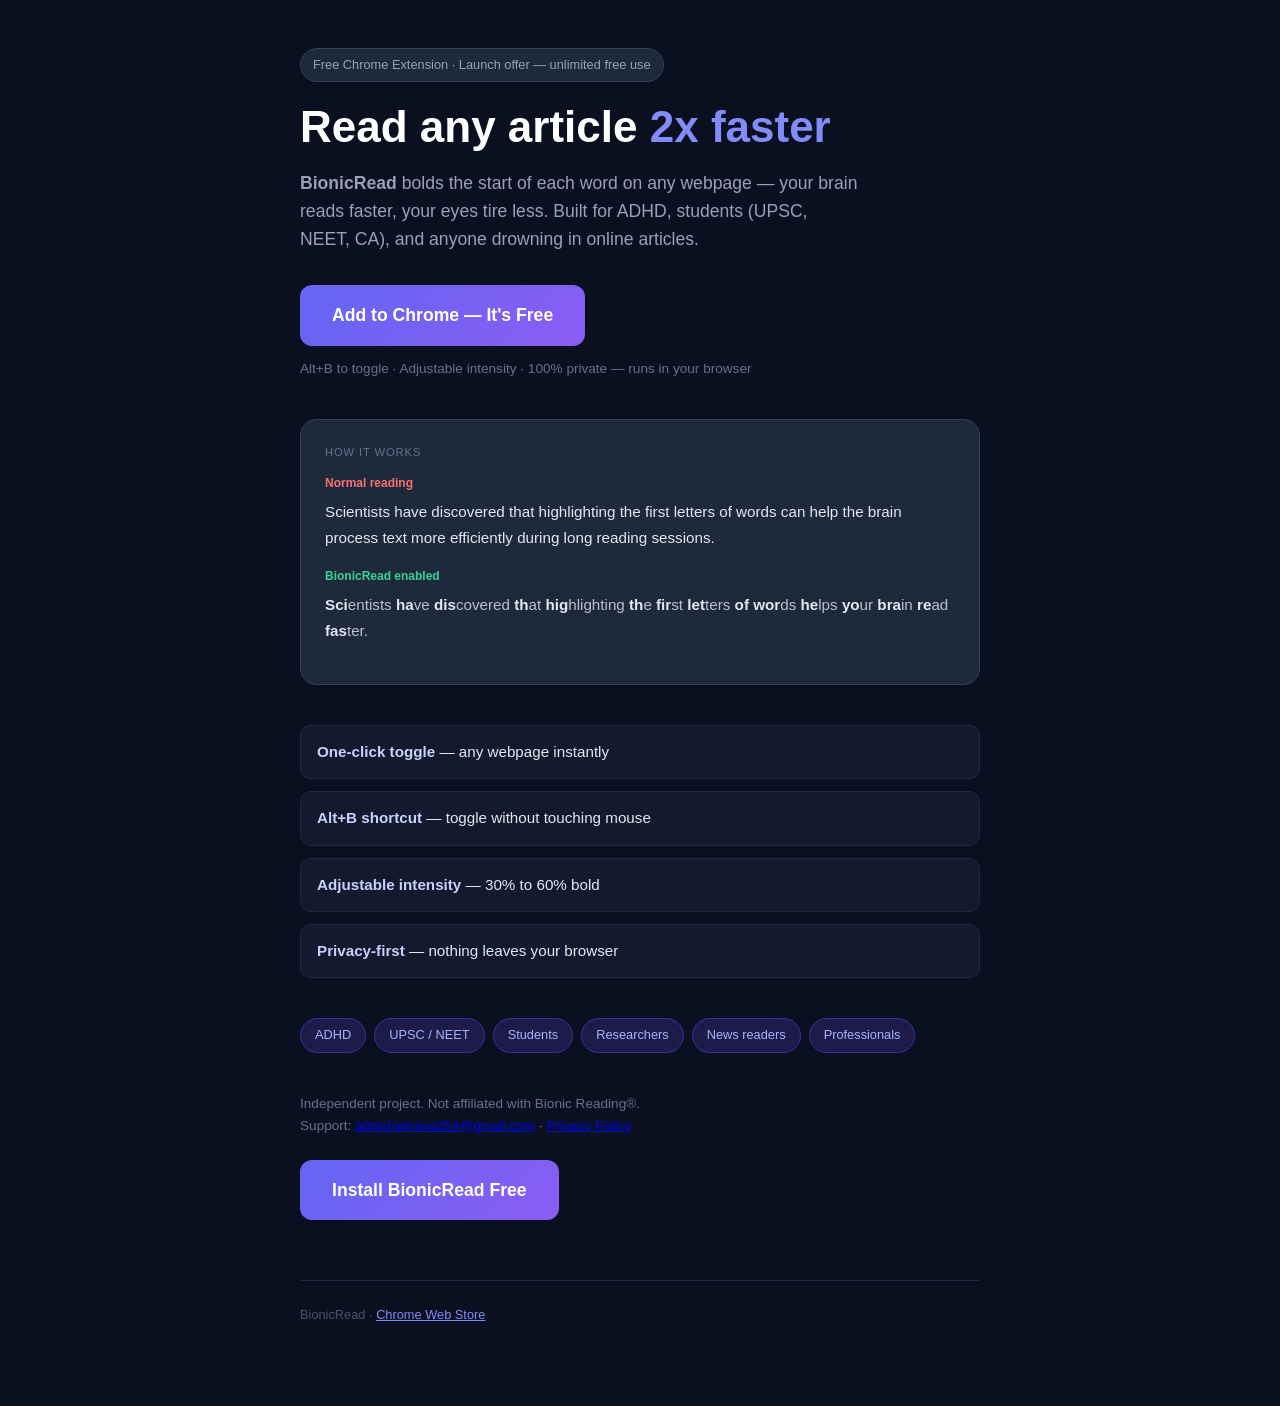
==== index.html @ 154a6d2f "Add BionicRead landing page and privacy policy Marketing site for Chrome Web Store installs and Goog" ====
<!DOCTYPE html>
<html lang="en">
  <head>
    <meta charset="UTF-8" />
    <meta name="viewport" content="width=device-width, initial-scale=1.0" />
    <title>BionicRead — Read Any Article Faster | Free Chrome Extension</title>
    <meta
      name="description"
      content="BionicRead — free Chrome extension for bionic reading. Read articles 2x faster with less eye strain. Built for ADHD, UPSC/NEET students, and online readers."
    />
    <link rel="canonical" href="https://abhishekrana254.github.io/bionicread-landing/" />
    <meta property="og:title" content="BionicRead — Read Faster on Any Page" />
    <meta property="og:description" content="One-click bionic reading for any webpage. Free Chrome extension. ADHD-friendly." />
    <meta property="og:type" content="website" />
    <style>
      * { box-sizing: border-box; margin: 0; padding: 0; }
      body {
        font-family: -apple-system, BlinkMacSystemFont, "Segoe UI", Roboto, sans-serif;
        background: #0b1020;
        color: #e2e8f0;
        line-height: 1.6;
      }
      .wrap { max-width: 720px; margin: 0 auto; padding: 48px 20px 80px; }
      .badge {
        display: inline-block;
        background: #1e293b;
        border: 1px solid #334155;
        color: #94a3b8;
        font-size: 0.8rem;
        padding: 6px 12px;
        border-radius: 999px;
        margin-bottom: 20px;
      }
      h1 {
        font-size: clamp(2rem, 5vw, 2.75rem);
        line-height: 1.15;
        color: #fff;
        margin-bottom: 16px;
      }
      h1 span { color: #818cf8; }
      .sub {
        font-size: 1.1rem;
        color: #94a3b8;
        margin-bottom: 32px;
        max-width: 560px;
      }
      .cta {
        display: inline-block;
        background: linear-gradient(135deg, #6366f1, #8b5cf6);
        color: #fff;
        text-decoration: none;
        font-weight: 700;
        font-size: 1.1rem;
        padding: 16px 32px;
        border-radius: 12px;
        margin-bottom: 12px;
        transition: transform 0.15s, opacity 0.15s;
      }
      .cta:hover { transform: translateY(-2px); opacity: 0.95; }
      .cta-note { font-size: 0.85rem; color: #64748b; margin-bottom: 40px; }
      .demo {
        background: #1e293b;
        border: 1px solid #334155;
        border-radius: 16px;
        padding: 24px;
        margin-bottom: 40px;
      }
      .demo-label {
        font-size: 0.7rem;
        text-transform: uppercase;
        letter-spacing: 0.08em;
        color: #64748b;
        margin-bottom: 12px;
      }
      .before, .after { margin-bottom: 16px; }
      .before p, .after p { font-size: 0.95rem; line-height: 1.7; }
      .before .tag { color: #f87171; font-size: 0.75rem; font-weight: 600; margin-bottom: 6px; }
      .after .tag { color: #34d399; font-size: 0.75rem; font-weight: 600; margin-bottom: 6px; }
      .after .bold { font-weight: 700; }
      .after .rest { opacity: 0.8; }
      .features {
        display: grid;
        gap: 12px;
        margin-bottom: 40px;
      }
      .feat {
        background: #131a2e;
        border: 1px solid #1e293b;
        border-radius: 10px;
        padding: 14px 16px;
        font-size: 0.95rem;
      }
      .feat strong { color: #c7d2fe; }
      .audience {
        display: flex;
        flex-wrap: wrap;
        gap: 8px;
        margin-bottom: 40px;
      }
      .pill {
        background: #1e1b4b;
        color: #a5b4fc;
        border: 1px solid #3730a3;
        padding: 6px 14px;
        border-radius: 999px;
        font-size: 0.8rem;
      }
      .trust { font-size: 0.85rem; color: #64748b; margin-bottom: 24px; }
      footer {
        margin-top: 48px;
        padding-top: 24px;
        border-top: 1px solid #1e293b;
        font-size: 0.8rem;
        color: #475569;
      }
      footer a { color: #818cf8; }
    </style>
  </head>
  <body>
    <div class="wrap">
      <div class="badge">Free Chrome Extension · Launch offer — unlimited free use</div>
      <h1>Read any article <span>2x faster</span></h1>
      <p class="sub">
        <strong>BionicRead</strong> bolds the start of each word on any webpage — your brain reads faster, your eyes tire less.
        Built for ADHD, students (UPSC, NEET, CA), and anyone drowning in online articles.
      </p>

      <a
        id="installBtn"
        class="cta"
        href="https://chromewebstore.google.com/detail/bionicread-%E2%80%94-read-faster/dcbcoigmnpinomaciejlmgoicnpipkpk"
        target="_blank"
        rel="noopener"
      >
        Add to Chrome — It's Free
      </a>
      <p class="cta-note">Alt+B to toggle · Adjustable intensity · 100% private — runs in your browser</p>

      <div class="demo">
        <div class="demo-label">How it works</div>
        <div class="before">
          <div class="tag">Normal reading</div>
          <p>Scientists have discovered that highlighting the first letters of words can help the brain process text more efficiently during long reading sessions.</p>
        </div>
        <div class="after">
          <div class="tag">BionicRead enabled</div>
          <p>
            <span class="bold">Sci</span><span class="rest">entists</span>
            <span class="bold">ha</span><span class="rest">ve</span>
            <span class="bold">dis</span><span class="rest">covered</span>
            <span class="bold">th</span><span class="rest">at</span>
            <span class="bold">hig</span><span class="rest">hlighting</span>
            <span class="bold">th</span><span class="rest">e</span>
            <span class="bold">fir</span><span class="rest">st</span>
            <span class="bold">let</span><span class="rest">ters</span>
            <span class="bold">of</span>
            <span class="bold">wor</span><span class="rest">ds</span>
            <span class="bold">he</span><span class="rest">lps</span>
            <span class="bold">yo</span><span class="rest">ur</span>
            <span class="bold">bra</span><span class="rest">in</span>
            <span class="bold">re</span><span class="rest">ad</span>
            <span class="bold">fas</span><span class="rest">ter.</span>
          </p>
        </div>
      </div>

      <div class="features">
        <div class="feat"><strong>One-click toggle</strong> — any webpage instantly</div>
        <div class="feat"><strong>Alt+B shortcut</strong> — toggle without touching mouse</div>
        <div class="feat"><strong>Adjustable intensity</strong> — 30% to 60% bold</div>
        <div class="feat"><strong>Privacy-first</strong> — nothing leaves your browser</div>
      </div>

      <div class="audience">
        <span class="pill">ADHD</span>
        <span class="pill">UPSC / NEET</span>
        <span class="pill">Students</span>
        <span class="pill">Researchers</span>
        <span class="pill">News readers</span>
        <span class="pill">Professionals</span>
      </div>

      <p class="trust">
        Independent project. Not affiliated with Bionic Reading®.<br />
        Support: <a href="mailto:abhishekrana254@gmail.com">abhishekrana254@gmail.com</a> ·
        <a href="privacy.html">Privacy Policy</a>
      </p>

      <a
        class="cta"
        href="https://chromewebstore.google.com/detail/bionicread-%E2%80%94-read-faster/dcbcoigmnpinomaciejlmgoicnpipkpk"
        target="_blank"
        rel="noopener"
      >
        Install BionicRead Free
      </a>

      <footer>
        <p>BionicRead · <a href="https://chromewebstore.google.com/detail/bionicread-%E2%80%94-read-faster/dcbcoigmnpinomaciejlmgoicnpipkpk">Chrome Web Store</a></p>
      </footer>
    </div>

    <script>
      const STORE =
        "https://chromewebstore.google.com/detail/bionicread-%E2%80%94-read-faster/dcbcoigmnpinomaciejlmgoicnpipkpk";
      document.querySelectorAll(".cta").forEach((btn) => {
        btn.addEventListener("click", () => {
          if (typeof gtag === "function") {
            gtag("event", "install_click", {
              event_category: "conversion",
              event_label: "chrome_store",
            });
          }
        });
      });
    </script>
  </body>
</html>
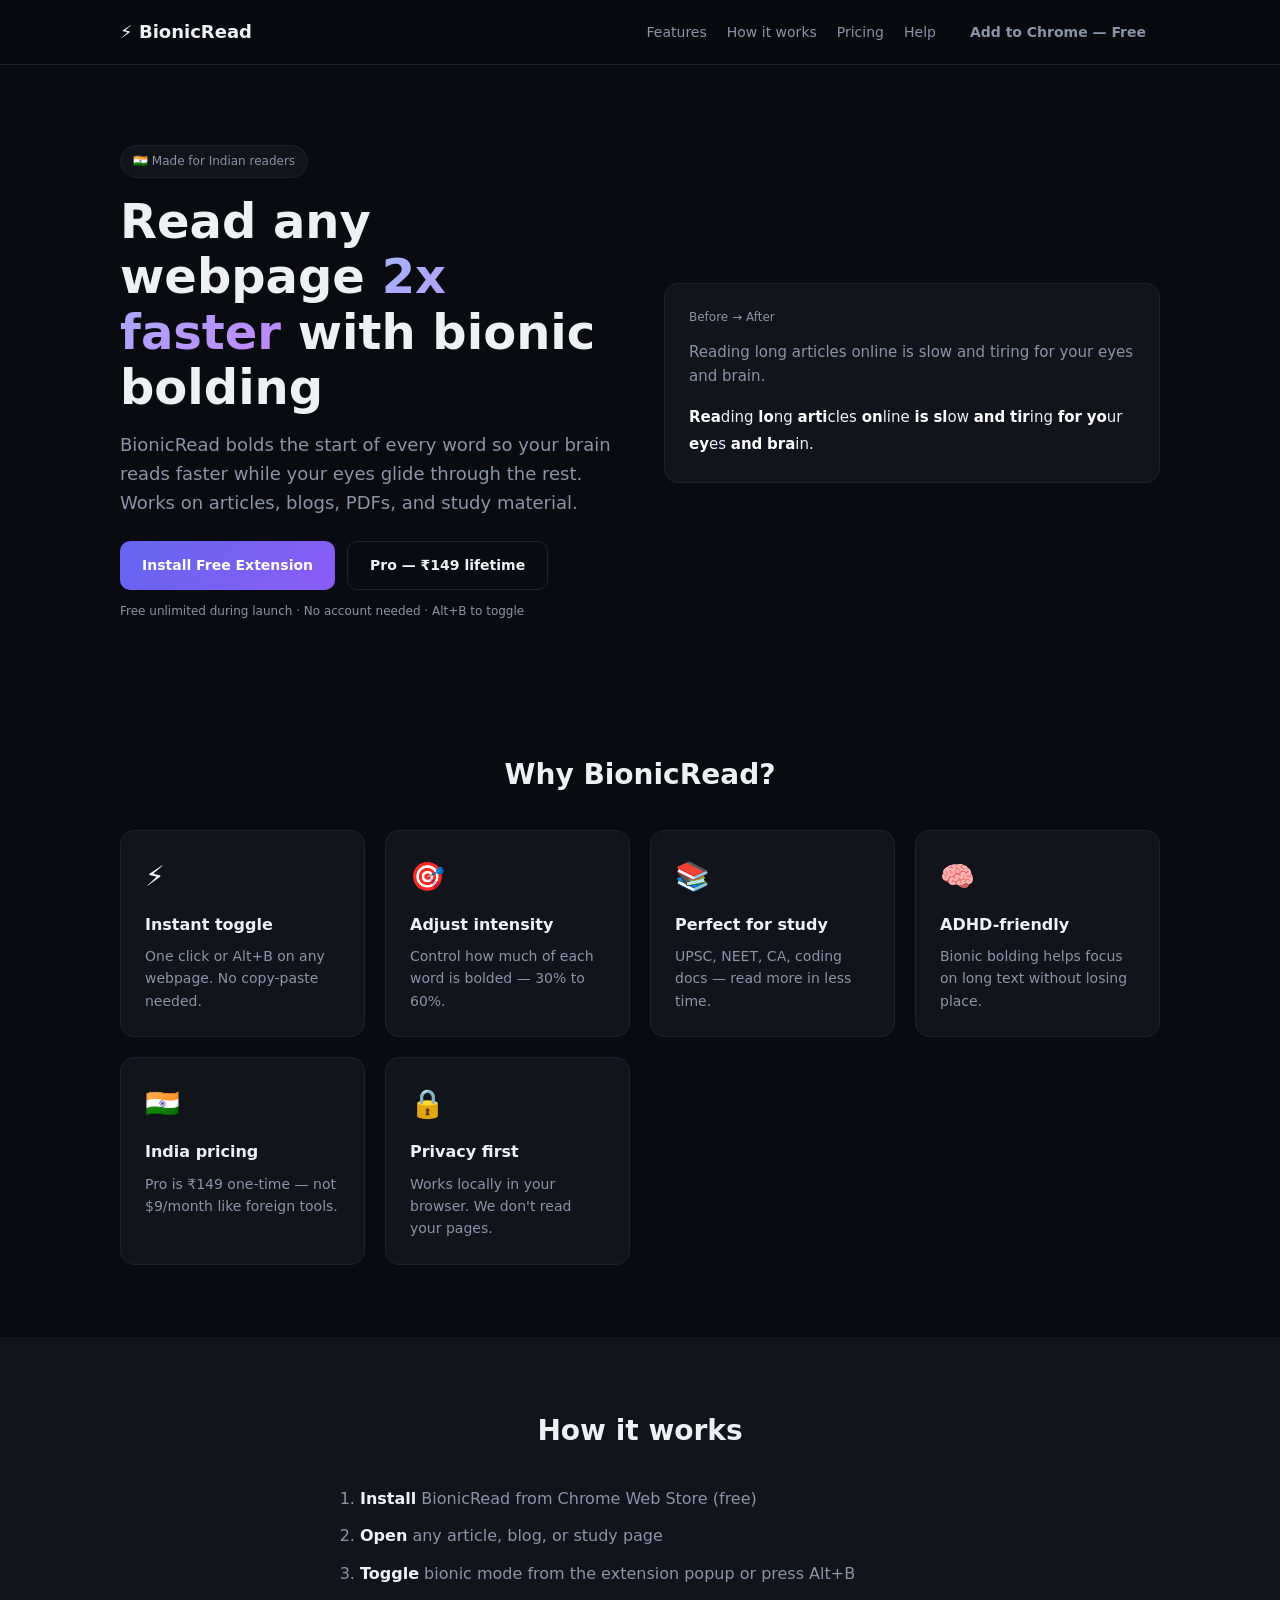
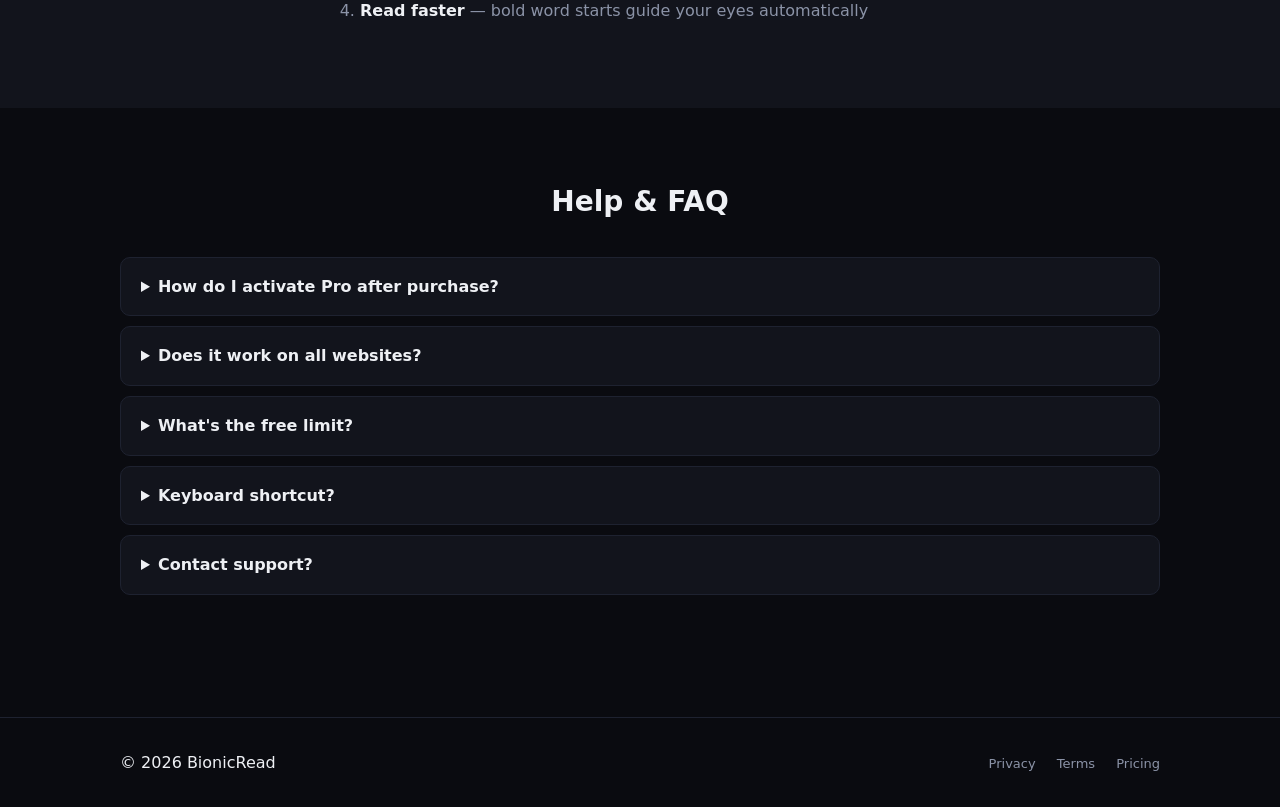
==== commit cc9e4724: "Use main bionicread.vercel.app site as single source Replace simple landing with full site UI, Googl" ====
--- a/index.html
+++ b/index.html
@@ -1,218 +1,107 @@
-<!DOCTYPE html>
-<html lang="en">
-  <head>
-    <meta charset="UTF-8" />
-    <meta name="viewport" content="width=device-width, initial-scale=1.0" />
-    <title>BionicRead — Read Any Article Faster | Free Chrome Extension</title>
-    <meta
-      name="description"
-      content="BionicRead — free Chrome extension for bionic reading. Read articles 2x faster with less eye strain. Built for ADHD, UPSC/NEET students, and online readers."
-    />
-    <link rel="canonical" href="https://abhishekrana254.github.io/bionicread-landing/" />
-    <meta property="og:title" content="BionicRead — Read Faster on Any Page" />
-    <meta property="og:description" content="One-click bionic reading for any webpage. Free Chrome extension. ADHD-friendly." />
-    <meta property="og:type" content="website" />
-    <style>
-      * { box-sizing: border-box; margin: 0; padding: 0; }
-      body {
-        font-family: -apple-system, BlinkMacSystemFont, "Segoe UI", Roboto, sans-serif;
-        background: #0b1020;
-        color: #e2e8f0;
-        line-height: 1.6;
-      }
-      .wrap { max-width: 720px; margin: 0 auto; padding: 48px 20px 80px; }
-      .badge {
-        display: inline-block;
-        background: #1e293b;
-        border: 1px solid #334155;
-        color: #94a3b8;
-        font-size: 0.8rem;
-        padding: 6px 12px;
-        border-radius: 999px;
-        margin-bottom: 20px;
-      }
-      h1 {
-        font-size: clamp(2rem, 5vw, 2.75rem);
-        line-height: 1.15;
-        color: #fff;
-        margin-bottom: 16px;
-      }
-      h1 span { color: #818cf8; }
-      .sub {
-        font-size: 1.1rem;
-        color: #94a3b8;
-        margin-bottom: 32px;
-        max-width: 560px;
-      }
-      .cta {
-        display: inline-block;
-        background: linear-gradient(135deg, #6366f1, #8b5cf6);
-        color: #fff;
-        text-decoration: none;
-        font-weight: 700;
-        font-size: 1.1rem;
-        padding: 16px 32px;
-        border-radius: 12px;
-        margin-bottom: 12px;
-        transition: transform 0.15s, opacity 0.15s;
-      }
-      .cta:hover { transform: translateY(-2px); opacity: 0.95; }
-      .cta-note { font-size: 0.85rem; color: #64748b; margin-bottom: 40px; }
-      .demo {
-        background: #1e293b;
-        border: 1px solid #334155;
-        border-radius: 16px;
-        padding: 24px;
-        margin-bottom: 40px;
-      }
-      .demo-label {
-        font-size: 0.7rem;
-        text-transform: uppercase;
-        letter-spacing: 0.08em;
-        color: #64748b;
-        margin-bottom: 12px;
-      }
-      .before, .after { margin-bottom: 16px; }
-      .before p, .after p { font-size: 0.95rem; line-height: 1.7; }
-      .before .tag { color: #f87171; font-size: 0.75rem; font-weight: 600; margin-bottom: 6px; }
-      .after .tag { color: #34d399; font-size: 0.75rem; font-weight: 600; margin-bottom: 6px; }
-      .after .bold { font-weight: 700; }
-      .after .rest { opacity: 0.8; }
-      .features {
-        display: grid;
-        gap: 12px;
-        margin-bottom: 40px;
-      }
-      .feat {
-        background: #131a2e;
-        border: 1px solid #1e293b;
-        border-radius: 10px;
-        padding: 14px 16px;
-        font-size: 0.95rem;
-      }
-      .feat strong { color: #c7d2fe; }
-      .audience {
-        display: flex;
-        flex-wrap: wrap;
-        gap: 8px;
-        margin-bottom: 40px;
-      }
-      .pill {
-        background: #1e1b4b;
-        color: #a5b4fc;
-        border: 1px solid #3730a3;
-        padding: 6px 14px;
-        border-radius: 999px;
-        font-size: 0.8rem;
-      }
-      .trust { font-size: 0.85rem; color: #64748b; margin-bottom: 24px; }
-      footer {
-        margin-top: 48px;
-        padding-top: 24px;
-        border-top: 1px solid #1e293b;
-        font-size: 0.8rem;
-        color: #475569;
-      }
-      footer a { color: #818cf8; }
-    </style>
-  </head>
-  <body>
-    <div class="wrap">
-      <div class="badge">Free Chrome Extension · Launch offer — unlimited free use</div>
-      <h1>Read any article <span>2x faster</span></h1>
-      <p class="sub">
-        <strong>BionicRead</strong> bolds the start of each word on any webpage — your brain reads faster, your eyes tire less.
-        Built for ADHD, students (UPSC, NEET, CA), and anyone drowning in online articles.
-      </p>
-
-      <a
-        id="installBtn"
-        class="cta"
-        href="https://chromewebstore.google.com/detail/bionicread-%E2%80%94-read-faster/dcbcoigmnpinomaciejlmgoicnpipkpk"
-        target="_blank"
-        rel="noopener"
-      >
-        Add to Chrome — It's Free
-      </a>
-      <p class="cta-note">Alt+B to toggle · Adjustable intensity · 100% private — runs in your browser</p>
-
-      <div class="demo">
-        <div class="demo-label">How it works</div>
-        <div class="before">
-          <div class="tag">Normal reading</div>
-          <p>Scientists have discovered that highlighting the first letters of words can help the brain process text more efficiently during long reading sessions.</p>
-        </div>
-        <div class="after">
-          <div class="tag">BionicRead enabled</div>
-          <p>
-            <span class="bold">Sci</span><span class="rest">entists</span>
-            <span class="bold">ha</span><span class="rest">ve</span>
-            <span class="bold">dis</span><span class="rest">covered</span>
-            <span class="bold">th</span><span class="rest">at</span>
-            <span class="bold">hig</span><span class="rest">hlighting</span>
-            <span class="bold">th</span><span class="rest">e</span>
-            <span class="bold">fir</span><span class="rest">st</span>
-            <span class="bold">let</span><span class="rest">ters</span>
-            <span class="bold">of</span>
-            <span class="bold">wor</span><span class="rest">ds</span>
-            <span class="bold">he</span><span class="rest">lps</span>
-            <span class="bold">yo</span><span class="rest">ur</span>
-            <span class="bold">bra</span><span class="rest">in</span>
-            <span class="bold">re</span><span class="rest">ad</span>
-            <span class="bold">fas</span><span class="rest">ter.</span>
-          </p>
-        </div>
-      </div>
-
-      <div class="features">
-        <div class="feat"><strong>One-click toggle</strong> — any webpage instantly</div>
-        <div class="feat"><strong>Alt+B shortcut</strong> — toggle without touching mouse</div>
-        <div class="feat"><strong>Adjustable intensity</strong> — 30% to 60% bold</div>
-        <div class="feat"><strong>Privacy-first</strong> — nothing leaves your browser</div>
-      </div>
-
-      <div class="audience">
-        <span class="pill">ADHD</span>
-        <span class="pill">UPSC / NEET</span>
-        <span class="pill">Students</span>
-        <span class="pill">Researchers</span>
-        <span class="pill">News readers</span>
-        <span class="pill">Professionals</span>
-      </div>
-
-      <p class="trust">
-        Independent project. Not affiliated with Bionic Reading®.<br />
-        Support: <a href="mailto:abhishekrana254@gmail.com">abhishekrana254@gmail.com</a> ·
-        <a href="privacy.html">Privacy Policy</a>
-      </p>
-
-      <a
-        class="cta"
-        href="https://chromewebstore.google.com/detail/bionicread-%E2%80%94-read-faster/dcbcoigmnpinomaciejlmgoicnpipkpk"
-        target="_blank"
-        rel="noopener"
-      >
-        Install BionicRead Free
-      </a>
-
-      <footer>
-        <p>BionicRead · <a href="https://chromewebstore.google.com/detail/bionicread-%E2%80%94-read-faster/dcbcoigmnpinomaciejlmgoicnpipkpk">Chrome Web Store</a></p>
-      </footer>
-    </div>
-
-    <script>
-      const STORE =
-        "https://chromewebstore.google.com/detail/bionicread-%E2%80%94-read-faster/dcbcoigmnpinomaciejlmgoicnpipkpk";
-      document.querySelectorAll(".cta").forEach((btn) => {
-        btn.addEventListener("click", () => {
-          if (typeof gtag === "function") {
-            gtag("event", "install_click", {
-              event_category: "conversion",
-              event_label: "chrome_store",
-            });
-          }
-        });
-      });
-    </script>
-  </body>
-</html>
+<!DOCTYPE html>
+<html lang="en">
+<head>
+  <meta charset="UTF-8" />
+  <meta name="viewport" content="width=device-width, initial-scale=1.0" />
+  <title>BionicRead — Read Any Webpage 2x Faster | Bionic Reading Chrome Extension</title>
+  <meta name="description" content="BionicRead transforms any webpage into bionic reading mode. Bold word starts help you read faster. Free Chrome extension for students & professionals in India. Pro ₹149 lifetime." />
+  <meta name="keywords" content="bionic reading, bionic reading chrome extension, read faster, speed reading, ADHD reading tool, bionic reading india" />
+  <meta property="og:title" content="BionicRead — Read 2x Faster on Any Page" />
+  <meta property="og:description" content="Free bionic reading Chrome extension. Transform any article, PDF, or webpage instantly." />
+  <meta property="og:type" content="website" />
+  <meta property="og:url" content="https://bionicread.vercel.app" />
+  <link rel="canonical" href="https://bionicread.vercel.app/" />
+  <link rel="stylesheet" href="styles.css" />
+  <!-- Google tag (gtag.js) — Google Ads conversion -->
+  <script async src="https://www.googletagmanager.com/gtag/js?id=AW-18278709652"></script>
+  <script>
+    window.dataLayer = window.dataLayer || [];
+    function gtag(){dataLayer.push(arguments);}
+    gtag('js', new Date());
+    gtag('config', 'AW-18278709652');
+  </script>
+</head>
+<body>
+  <nav class="nav">
+    <div class="container nav-inner">
+      <a href="/" class="logo">⚡ BionicRead</a>
+      <div class="nav-links">
+        <a href="#features">Features</a>
+        <a href="#how">How it works</a>
+        <a href="pricing.html">Pricing</a>
+        <a href="#help">Help</a>
+        <a href="https://chrome.google.com/webstore" class="btn btn-sm" id="chromeLink" target="_blank" rel="noopener">Add to Chrome — Free</a>
+      </div>
+    </div>
+  </nav>
+
+  <header class="hero">
+    <div class="container hero-grid">
+      <div>
+        <span class="pill">🇮🇳 Made for Indian readers</span>
+        <h1>Read any webpage <span class="gradient">2x faster</span> with bionic bolding</h1>
+        <p class="lead">BionicRead bolds the start of every word so your brain reads faster while your eyes glide through the rest. Works on articles, blogs, PDFs, and study material.</p>
+        <div class="hero-cta">
+          <a href="https://chrome.google.com/webstore" class="btn btn-primary" id="heroChromeBtn" target="_blank" rel="noopener">Install Free Extension</a>
+          <a href="pricing.html" class="btn btn-outline">Pro — ₹149 lifetime</a>
+        </div>
+        <p class="micro">Free unlimited during launch · No account needed · Alt+B to toggle</p>
+      </div>
+      <div class="demo-card">
+        <div class="demo-label">Before → After</div>
+        <p class="demo-normal">Reading long articles online is slow and tiring for your eyes and brain.</p>
+        <p class="demo-bionic"><span class="b">Rea</span>ding <span class="b">lo</span>ng <span class="b">arti</span>cles <span class="b">on</span>line <span class="b">is</span> <span class="b">sl</span>ow <span class="b">and</span> <span class="b">tir</span>ing <span class="b">for</span> <span class="b">yo</span>ur <span class="b">ey</span>es <span class="b">and</span> <span class="b">bra</span>in.</p>
+      </div>
+    </div>
+  </header>
+
+  <section id="features" class="section">
+    <div class="container">
+      <h2>Why BionicRead?</h2>
+      <div class="grid-3">
+        <div class="card"><div class="icon">⚡</div><h3>Instant toggle</h3><p>One click or Alt+B on any webpage. No copy-paste needed.</p></div>
+        <div class="card"><div class="icon">🎯</div><h3>Adjust intensity</h3><p>Control how much of each word is bolded — 30% to 60%.</p></div>
+        <div class="card"><div class="icon">📚</div><h3>Perfect for study</h3><p>UPSC, NEET, CA, coding docs — read more in less time.</p></div>
+        <div class="card"><div class="icon">🧠</div><h3>ADHD-friendly</h3><p>Bionic bolding helps focus on long text without losing place.</p></div>
+        <div class="card"><div class="icon">🇮🇳</div><h3>India pricing</h3><p>Pro is ₹149 one-time — not $9/month like foreign tools.</p></div>
+        <div class="card"><div class="icon">🔒</div><h3>Privacy first</h3><p>Works locally in your browser. We don't read your pages.</p></div>
+      </div>
+    </div>
+  </section>
+
+  <section id="how" class="section alt">
+    <div class="container">
+      <h2>How it works</h2>
+      <ol class="steps">
+        <li><strong>Install</strong> BionicRead from Chrome Web Store (free)</li>
+        <li><strong>Open</strong> any article, blog, or study page</li>
+        <li><strong>Toggle</strong> bionic mode from the extension popup or press Alt+B</li>
+        <li><strong>Read faster</strong> — bold word starts guide your eyes automatically</li>
+      </ol>
+    </div>
+  </section>
+
+  <section id="help" class="section">
+    <div class="container">
+      <h2>Help & FAQ</h2>
+      <details><summary>How do I activate Pro after purchase?</summary><p>After payment you'll get a license key by email. Open the extension → "Already purchased?" → enter key + email → Activate.</p></details>
+      <details><summary>Does it work on all websites?</summary><p>Yes on most text-heavy pages. It skips code blocks, inputs, and editable areas.</p></details>
+      <details><summary>What's the free limit?</summary><p>5 pages per day with bionic mode. Pro removes the limit forever.</p></details>
+      <details><summary>Keyboard shortcut?</summary><p>Alt+B toggles bionic mode on the current tab.</p></details>
+      <details><summary>Contact support?</summary><p>Email: abhishekrana254@gmail.com</p></details>
+    </div>
+  </section>
+
+  <footer class="footer">
+    <div class="container footer-inner">
+      <span>© 2026 BionicRead</span>
+      <div>
+        <a href="privacy.html">Privacy</a>
+        <a href="terms.html">Terms</a>
+        <a href="pricing.html">Pricing</a>
+      </div>
+    </div>
+  </footer>
+  <script src="config.js"></script>
+</body>
+</html>
--- a/styles.css
+++ b/styles.css
@@ -0,0 +1,165 @@
+:root {
+  --bg: #0a0b10;
+  --surface: #12141c;
+  --border: #1e2230;
+  --text: #eef0f4;
+  --muted: #8b93a7;
+  --primary: #6366f1;
+  --primary2: #8b5cf6;
+  --radius: 14px;
+}
+
+* { box-sizing: border-box; margin: 0; padding: 0; }
+html { scroll-behavior: smooth; }
+
+body {
+  font-family: "Segoe UI", system-ui, sans-serif;
+  background: var(--bg);
+  color: var(--text);
+  line-height: 1.6;
+}
+
+.container { max-width: 1080px; margin: 0 auto; padding: 0 20px; }
+
+.nav {
+  position: sticky; top: 0; z-index: 50;
+  background: rgba(10,11,16,0.85);
+  backdrop-filter: blur(12px);
+  border-bottom: 1px solid var(--border);
+}
+
+.nav-inner {
+  display: flex; align-items: center; justify-content: space-between;
+  height: 64px;
+}
+
+.logo { font-weight: 800; font-size: 18px; color: var(--text); text-decoration: none; }
+
+.nav-links { display: flex; align-items: center; gap: 20px; }
+.nav-links a { color: var(--muted); text-decoration: none; font-size: 14px; }
+.nav-links a:hover { color: var(--text); }
+
+.btn {
+  display: inline-flex; align-items: center; justify-content: center;
+  padding: 12px 22px; border-radius: 10px; font-weight: 600; font-size: 14px;
+  text-decoration: none; border: none; cursor: pointer; transition: 0.15s;
+}
+
+.btn-primary {
+  background: linear-gradient(135deg, var(--primary), var(--primary2));
+  color: white;
+}
+
+.btn-outline {
+  background: transparent; color: var(--text);
+  border: 1px solid var(--border);
+}
+
+.btn-sm { padding: 8px 14px; font-size: 13px; }
+.btn-block { width: 100%; margin-top: 12px; }
+
+.btn:hover { filter: brightness(1.08); }
+
+.hero { padding: 80px 0 60px; }
+
+.hero-grid {
+  display: grid; grid-template-columns: 1fr 1fr; gap: 48px; align-items: center;
+}
+
+@media (max-width: 768px) {
+  .hero-grid { grid-template-columns: 1fr; }
+  .nav-links a:not(.btn) { display: none; }
+}
+
+.pill {
+  display: inline-block; background: var(--surface); border: 1px solid var(--border);
+  padding: 6px 12px; border-radius: 999px; font-size: 12px; color: var(--muted); margin-bottom: 16px;
+}
+
+h1 { font-size: clamp(32px, 5vw, 48px); line-height: 1.15; margin-bottom: 16px; }
+.gradient { background: linear-gradient(135deg, #a5b4fc, #c084fc); -webkit-background-clip: text; -webkit-text-fill-color: transparent; }
+.lead { font-size: 18px; color: var(--muted); margin-bottom: 24px; max-width: 520px; }
+.hero-cta { display: flex; gap: 12px; flex-wrap: wrap; margin-bottom: 12px; }
+.micro { font-size: 12px; color: var(--muted); }
+
+.demo-card {
+  background: var(--surface); border: 1px solid var(--border);
+  border-radius: var(--radius); padding: 24px;
+}
+
+.demo-label { font-size: 12px; color: var(--muted); margin-bottom: 12px; }
+.demo-normal { color: var(--muted); margin-bottom: 16px; font-size: 15px; }
+.demo-bionic { font-size: 15px; line-height: 1.8; }
+.demo-bionic .b { font-weight: 800; color: #fff; }
+
+.section { padding: 72px 0; }
+.section.alt { background: var(--surface); }
+.section h2 { font-size: 28px; margin-bottom: 32px; text-align: center; }
+
+.grid-3 {
+  display: grid; grid-template-columns: repeat(auto-fit, minmax(240px, 1fr)); gap: 20px;
+}
+
+.card {
+  background: var(--surface); border: 1px solid var(--border);
+  border-radius: var(--radius); padding: 24px;
+}
+
+.card .icon { font-size: 28px; margin-bottom: 12px; }
+.card h3 { margin-bottom: 8px; font-size: 16px; }
+.card p { color: var(--muted); font-size: 14px; }
+
+.steps { max-width: 560px; margin: 0 auto; font-size: 16px; }
+.steps li { margin-bottom: 12px; color: var(--muted); }
+.steps strong { color: var(--text); }
+
+details {
+  background: var(--surface); border: 1px solid var(--border);
+  border-radius: 10px; padding: 16px 20px; margin-bottom: 10px;
+}
+
+details summary { cursor: pointer; font-weight: 600; }
+details p { margin-top: 10px; color: var(--muted); font-size: 14px; }
+
+.footer { border-top: 1px solid var(--border); padding: 32px 0; margin-top: 40px; }
+.footer-inner { display: flex; justify-content: space-between; align-items: center; flex-wrap: wrap; gap: 12px; }
+.footer a { color: var(--muted); text-decoration: none; margin-left: 16px; font-size: 13px; }
+
+/* Pricing */
+.pricing-hero { padding-top: 48px; }
+.pricing-grid { display: grid; grid-template-columns: 1fr 1fr; gap: 32px; align-items: start; }
+@media (max-width: 768px) { .pricing-grid { grid-template-columns: 1fr; } }
+
+.price-card, .compare-card {
+  background: var(--surface); border: 1px solid var(--border);
+  border-radius: var(--radius); padding: 32px;
+}
+
+.price { font-size: 48px; font-weight: 800; margin: 16px 0 24px; }
+.price span { font-size: 16px; font-weight: 400; color: var(--muted); }
+
+.price-features { list-style: none; margin-bottom: 24px; }
+.price-features li { padding: 8px 0; color: var(--muted); font-size: 14px; }
+
+.checkout-form label { display: block; font-size: 13px; color: var(--muted); margin-bottom: 6px; }
+.checkout-form input {
+  width: 100%; padding: 12px; border-radius: 8px;
+  border: 1px solid var(--border); background: var(--bg); color: var(--text);
+}
+
+.compare-table { width: 100%; border-collapse: collapse; font-size: 14px; }
+.compare-table th, .compare-table td { padding: 10px; border-bottom: 1px solid var(--border); text-align: left; }
+.compare-table th { color: var(--muted); }
+
+.success-box {
+  text-align: center; background: var(--surface); border: 1px solid #34d399;
+  border-radius: var(--radius); padding: 40px; max-width: 560px; margin: 0 auto;
+}
+
+.success-box code {
+  display: block; font-size: 20px; font-weight: 700; color: #34d399;
+  margin: 16px 0; padding: 16px; background: var(--bg); border-radius: 8px;
+}
+
+.error { color: #f87171; font-size: 13px; margin-top: 10px; }
+.hidden { display: none !important; }
